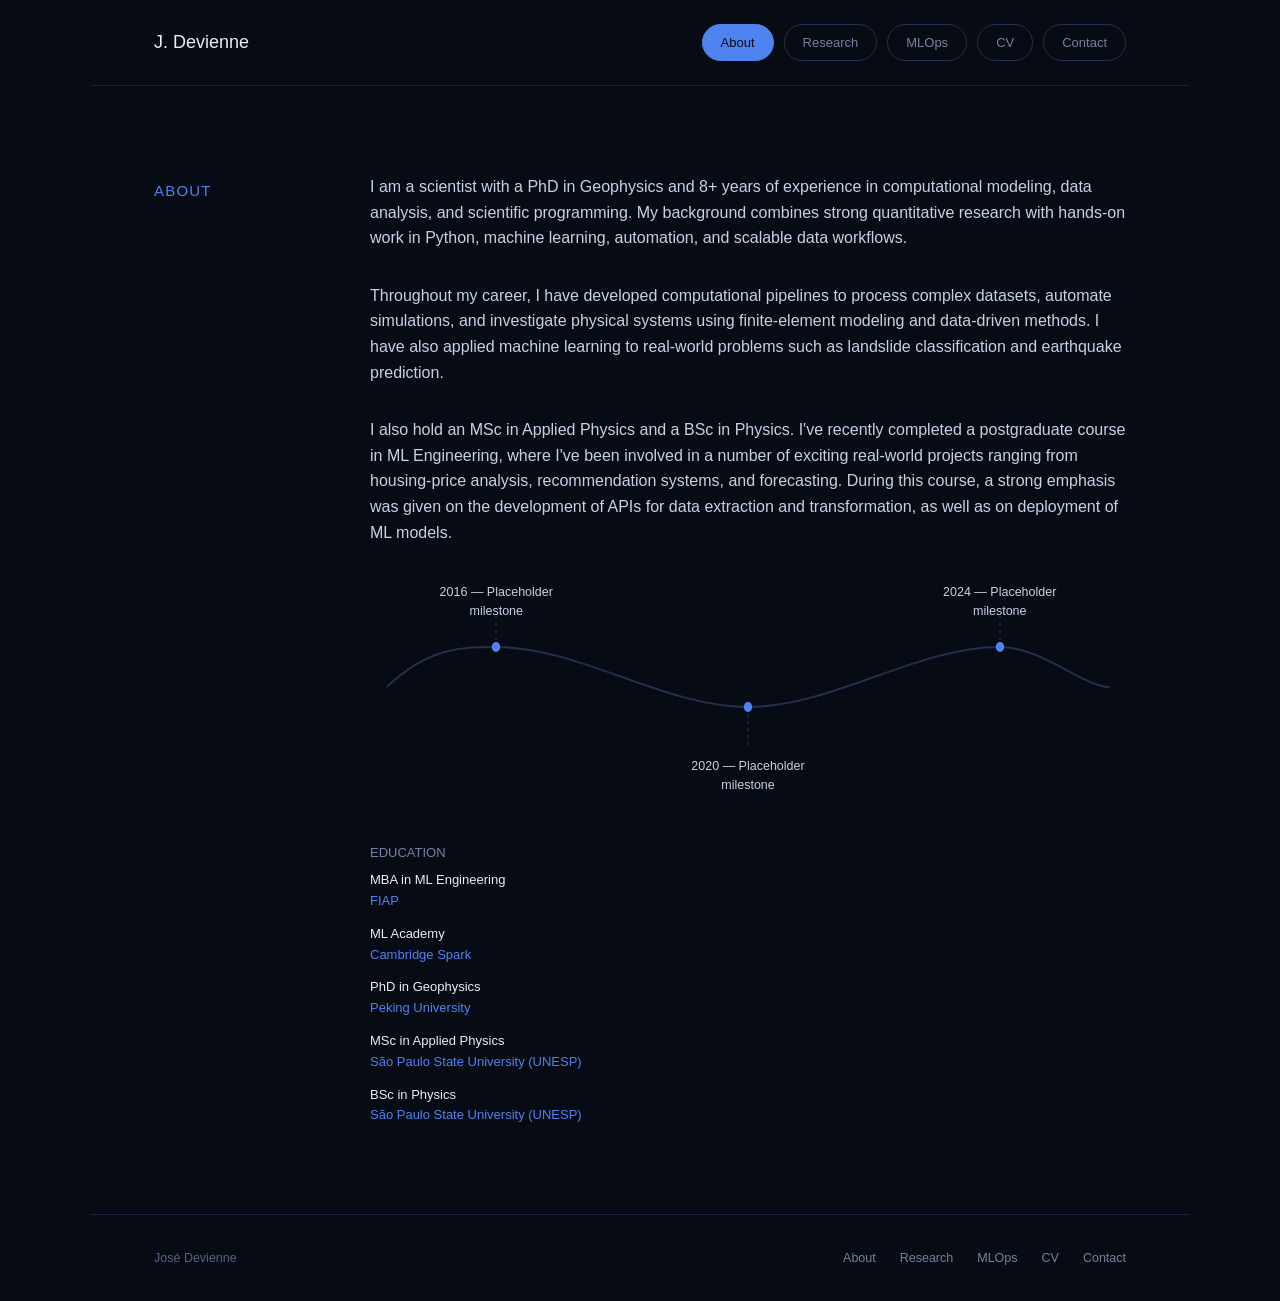
==== about.html @ 57a14f3f "changed intro page and added floating boxes" ====
<!DOCTYPE html>
<html lang="en">
<head>
<meta charset="UTF-8">
<meta name="viewport" content="width=device-width, initial-scale=1">
<title>About — José Devienne</title>
<link rel="stylesheet" href="style.css">
</head>
<body>
<div class="wrap">

  <nav>
    <a class="brand" href="index.html">J. Devienne</a>
    <div class="tabs">
      <a class="active" href="about.html">About</a>
      <a href="research.html">Research</a>
      <a href="mlops.html">MLOps</a>
      <a href="cv.html">CV</a>
      <a href="contact.html">Contact</a>
    </div>
  </nav>

  <section class="bio">
    <div class="label">ABOUT</div>
    <div>
      <p class="lede">
        I am a scientist with a PhD in Geophysics and 8+ years of experience in computational
        modeling, data analysis, and scientific programming. My background combines strong
        quantitative research with hands-on work in Python, machine learning, automation, and
        scalable data workflows.
      </p>
      <p class="lede">
        Throughout my career, I have developed computational pipelines to process complex datasets,
        automate simulations, and investigate physical systems using finite-element modeling and
        data-driven methods. I have also applied machine learning to real-world problems such as
        landslide classification and earthquake prediction.
      </p>
      <p class="lede">
        I also hold an MSc in Applied Physics and a BSc in Physics. I've recently completed a
        postgraduate course in ML Engineering, where I've been involved in a number of exciting
        real-world projects ranging from housing-price analysis, recommendation systems, and
        forecasting. During this course, a strong emphasis was given on the development of APIs for
        data extraction and transformation, as well as on deployment of ML models.
      </p>

      <!-- Timeline — decorative curve drawn in SVG, with three clickable
           milestone points overlaid as buttons (kept in sync with the
           .timeline-point-N positions in style.css). Placeholder text/
           dates/content for now; edit freely, same modal pattern as the
           Research page. -->
      <div class="timeline">
        <svg class="timeline-curve" viewBox="0 0 900 220" preserveAspectRatio="none" aria-hidden="true">
          <path class="curve" d="M20,110 C70,70 110,70 150,70 C250,70 350,130 450,130 C550,130 650,70 750,70 C800,70 850,110 880,110" />
          <line class="stem" x1="150" y1="70" x2="150" y2="35" />
          <line class="stem" x1="450" y1="130" x2="450" y2="170" />
          <line class="stem" x1="750" y1="70" x2="750" y2="35" />
          <circle class="marker" cx="150" cy="70" r="5" />
          <circle class="marker" cx="450" cy="130" r="5" />
          <circle class="marker" cx="750" cy="70" r="5" />
        </svg>
        <button type="button" class="timeline-point timeline-point-1" data-modal-target="modal-timeline-1">2016 — Placeholder milestone</button>
        <button type="button" class="timeline-point timeline-point-2" data-modal-target="modal-timeline-2">2020 — Placeholder milestone</button>
        <button type="button" class="timeline-point timeline-point-3" data-modal-target="modal-timeline-3">2024 — Placeholder milestone</button>
      </div>

      <div class="history">
        <div class="hist-group">
          <div class="k">EDUCATION</div>
          <ul class="hist-list">
            <li>
              <div class="role">MBA in ML Engineering</div>
              <div class="sub"><a href="https://www.fiap.com.br/" target="_blank" rel="noopener">FIAP</a></div>
            </li>
            <li>
              <div class="role">ML Academy</div>
              <div class="sub"><a href="https://www.cambridgespark.com/" target="_blank" rel="noopener">Cambridge Spark</a></div>
            </li>
            <li>
              <div class="role">PhD in Geophysics</div>
              <div class="sub"><a href="https://sess2.pku.edu.cn/english/index.htm" target="_blank" rel="noopener">Peking University</a></div>
            </li>
            <li>
              <div class="role">MSc in Applied Physics</div>
              <div class="sub"><a href="https://www2.unesp.br/" target="_blank" rel="noopener">São Paulo State University (UNESP)</a></div>
            </li>
            <li>
              <div class="role">BSc in Physics</div>
              <div class="sub"><a href="https://www2.unesp.br/" target="_blank" rel="noopener">São Paulo State University (UNESP)</a></div>
            </li>
          </ul>
        </div>
      </div>
    </div>
  </section>

  <footer>
    <div>José Devienne</div>
    <div class="foot-links">
      <a href="about.html">About</a>
      <a href="research.html">Research</a>
      <a href="mlops.html">MLOps</a>
      <a href="cv.html">CV</a>
      <a href="contact.html">Contact</a>
    </div>
  </footer>

  <!-- Modal content templates — one per timeline point above.
       Placeholder text/figure for now; edit freely, the modal just
       clones whichever <template> matches the clicked point's
       data-modal-target. -->
  <template id="modal-timeline-1">
    <h3>2016 — Placeholder milestone</h3>
    <p>Placeholder text — expand with more detail on this milestone.</p>
    <div class="modal-figures">
      <img src="assets/figure-update-placeholder.svg" alt="Placeholder figure">
    </div>
  </template>

  <template id="modal-timeline-2">
    <h3>2020 — Placeholder milestone</h3>
    <p>Placeholder text — expand with more detail on this milestone.</p>
    <div class="modal-figures">
      <img src="assets/figure-update-placeholder.svg" alt="Placeholder figure">
    </div>
  </template>

  <template id="modal-timeline-3">
    <h3>2024 — Placeholder milestone</h3>
    <p>Placeholder text — expand with more detail on this milestone.</p>
    <div class="modal-figures">
      <img src="assets/figure-update-placeholder.svg" alt="Placeholder figure">
    </div>
  </template>

  <div class="modal-overlay" id="modal-overlay" hidden>
    <div class="modal" role="dialog" aria-modal="true">
      <button class="modal-close" id="modal-close" type="button" aria-label="Close">&times;</button>
      <div class="modal-body" id="modal-body"></div>
    </div>
  </div>

  <!-- Lightbox: click any figure inside the modal to view it larger -->
  <div class="lightbox-overlay" id="lightbox-overlay" hidden>
    <button class="lightbox-close" id="lightbox-close" type="button" aria-label="Close">&times;</button>
    <img id="lightbox-img" src="" alt="">
  </div>

</div>
<script src="script.js"></script>
</body>
</html>
---- style.css ----
/* ============================================================
   Fonts — Arial everywhere (both the --mono and --sans slots point
   at the same stack now, so labels/nav and headings/body all render
   in Arial; the two variable names are kept so the rest of the
   stylesheet doesn't need to change).
   ============================================================ */

:root {
  /* dark blue palette */
  --bg: #070b14;
  --ink: #e8edf7;
  --ink-soft: #c7d1e6;
  --ink-mute: #93a1c2;
  --ink-dim: #7482a3;
  --ink-faint: #57628a;
  --accent: #4f83f0;
  --accent-soft: #b9d3ff;
  --line: #182238;
  --line-card: #1c2740;
  --line-pill: #24304c;
  --card: #0d1526;

  --mono: Arial, Helvetica, sans-serif;
  --sans: Arial, Helvetica, sans-serif;
  --pad: clamp(20px, 5vw, 64px);
}

* { margin: 0; padding: 0; box-sizing: border-box; }

body {
  background: var(--bg);
  color: var(--ink);
  font-family: var(--sans);
}

img { max-width: 100%; height: auto; display: block; }
a { color: var(--accent); }
a:hover { color: var(--accent-soft); }

.wrap { width: 100%; max-width: 1100px; margin: 0 auto; }

.label {
  font-family: var(--mono);
  font-size: 15px;
  letter-spacing: 0.08em;
  color: var(--accent);
  display: block;
}

/* ============================================================
   Nav — brand pinned left, tabs pinned right (space-between)
   ============================================================ */
nav {
  display: flex;
  justify-content: space-between;
  align-items: center;
  gap: 16px 20px;
  flex-wrap: wrap;
  padding: 24px var(--pad);
  border-bottom: 1px solid var(--line);
}

.brand {
  font-family: var(--mono);
  font-size: 18px;
  color: var(--ink);
  text-decoration: none;
}
.brand:hover { color: var(--accent-soft); }

.tabs {
  display: flex;
  flex-wrap: wrap;
  gap: 10px;
  font-family: var(--mono);
  font-size: 13px;
}

.tabs a {
  color: var(--ink-dim);
  text-decoration: none;
  padding: 10px 18px;
  border: 1px solid var(--line-pill);
  border-radius: 999px;
  transition: color 0.15s, border-color 0.15s, background 0.15s;
}
.tabs a:hover { color: var(--accent-soft); border-color: var(--accent); }
.tabs a.active {
  color: var(--bg);
  background: var(--accent);
  border-color: var(--accent);
  font-weight: 500;
}

/* ============================================================
   About / home page
   ============================================================ */
.about {
  padding: 88px var(--pad);
  display: grid;
  grid-template-columns: 280px 1fr;
  gap: 56px;
  align-items: start;
}
.about .lede {
  font-size: 16px;
  line-height: 1.6;
  font-weight: 400;
  margin: 0 0 40px;
  color: var(--ink-soft);
}
.about .label { margin-bottom: 20px; }

/* Inline links inside intro-style paragraphs read as plain text —
   no color change, no underline — but stay clickable. */
.lede a { color: inherit; text-decoration: none; }
.lede a:hover { color: inherit; }

/* "What's going on" — clickable dated updates, each opening the
   shared modal (same component the Research panels use). */
.updates-list {
  list-style: none;
  margin: 0 0 8px;
  padding: 0;
  display: flex;
  flex-direction: column;
  gap: 16px;
}
.update-item {
  display: block;
  width: 100%;
  text-align: left;
  background: none;
  border: none;
  padding: 0;
  font-family: var(--sans);
  font-size: 16px;
  line-height: 1.6;
  color: var(--ink-soft);
  cursor: pointer;
  transition: color 0.15s;
}
.update-item:hover, .update-item:focus-visible { color: var(--accent-soft); }
.update-item:focus-visible { outline: 2px solid var(--accent); outline-offset: 4px; }
.update-item .date {
  font-family: var(--mono);
  font-size: 13px;
  color: var(--accent);
  margin-right: 8px;
}

/* "More" — opens a modal listing every update (the full archive);
   each entry in that list is itself a .update-item, so clicking one
   swaps the modal from the list view to that story's detail view. */
.update-more {
  display: block;
  background: none;
  border: none;
  padding: 0;
  font-family: var(--mono);
  font-size: 13px;
  letter-spacing: 0.05em;
  color: var(--accent);
  cursor: pointer;
  transition: color 0.15s;
}
.update-more:hover, .update-more:focus-visible { color: var(--accent-soft); }
.update-more:focus-visible { outline: 2px solid var(--accent); outline-offset: 4px; }

.history {
  display: flex;
  flex-wrap: wrap;
  gap: 32px 64px;
  margin-top: 32px;
}
.hist-group { font-family: var(--mono); font-size: 13px; }
.hist-group .k { color: var(--ink-dim); margin-bottom: 10px; }
.hist-list { list-style: none; display: flex; flex-direction: column; gap: 12px; }
.hist-list li { line-height: 1.6; }
.hist-list .role { color: var(--ink); font-weight: 500; }
.hist-list .sub { display: block; color: var(--ink-dim); }
.hist-list .sub a { color: var(--accent); text-decoration: none; }
.hist-list .sub a:hover { color: var(--accent-soft); }
.about figure { margin: 0; }
.about figure img {
  width: 100%;
  height: 360px;
  object-fit: cover;
  border-radius: 14px;
  display: block;
}

/* ============================================================
   About page (bio + education) — two columns, no photo column
   ============================================================ */
.bio {
  padding: 88px var(--pad);
  display: grid;
  grid-template-columns: 160px 1fr;
  gap: 56px;
  align-items: start;
}
.bio .label { padding-top: 8px; }
.bio .lede {
  font-size: 16px;
  line-height: 1.6;
  font-weight: 400;
  margin: 0 0 32px;
  color: var(--ink-soft);
}
.bio p + p { margin-top: 16px; }

/* ============================================================
   Timeline — sits between the bio text and the education list.
   An SVG draws the curve/markers/stems (decorative); HTML buttons
   are absolutely positioned over it to stay clickable/keyboard-
   accessible. Positions are hand-tuned to the viewBox below, so if
   the curve path changes, nudge the .timeline-point offsets too.
   ============================================================ */
.timeline {
  position: relative;
  width: 100%;
  height: 220px;
  margin: 16px 0 48px;
}
.timeline-curve { position: absolute; inset: 0; width: 100%; height: 100%; }
.timeline-curve .curve { fill: none; stroke: var(--line-pill); stroke-width: 2; }
.timeline-curve .stem { stroke: var(--line-pill); stroke-width: 1.5; stroke-dasharray: 3 4; }
.timeline-curve .marker { fill: var(--accent); }
.timeline-point {
  position: absolute;
  transform: translateX(-50%);
  width: 170px;
  background: none;
  border: none;
  padding: 0;
  font-family: var(--mono);
  font-size: 12.5px;
  line-height: 1.5;
  color: var(--ink-soft);
  text-align: center;
  cursor: pointer;
  transition: color 0.15s;
}
.timeline-point:hover, .timeline-point:focus-visible { color: var(--accent-soft); }
.timeline-point:focus-visible { outline: 2px solid var(--accent); outline-offset: 4px; }
.timeline-point-1 { left: 16.7%; top: 6px; }
.timeline-point-2 { left: 50%; top: 180px; }
.timeline-point-3 { left: 83.3%; top: 6px; }

@media (max-width: 1023px) {
  .bio {
    grid-template-columns: 1fr;
    gap: 32px;
    padding-top: 64px;
    padding-bottom: 64px;
  }
  .bio .label { padding-top: 0; }
}

@media (max-width: 1023px) {
  .about {
    grid-template-columns: 1fr;
    gap: 32px;
    padding-top: 64px;
    padding-bottom: 64px;
  }
}

/* ============================================================
   Research page — approach panels
   ============================================================ */
.approach > .label { display: block; padding: 56px var(--pad) 0; }
.approach h2 {
  font-size: clamp(26px, 3vw, 38px);
  font-weight: 500;
  letter-spacing: -0.01em;
  padding: 14px var(--pad) 40px;
}
.panels {
  display: flex;
  flex-direction: column;
  gap: 16px;
  padding: 0 var(--pad);
}
.panel {
  position: relative;
  height: 340px;
  overflow: hidden;
  border-radius: 12px;
  background: var(--card);
  border: 1px solid var(--line-card);
  cursor: pointer;
  transition: border-color 0.15s;
}
.panel:hover, .panel:focus-visible { border-color: var(--accent); }
.panel:focus-visible { outline: 2px solid var(--accent); outline-offset: 3px; }
.panel img {
  position: absolute;
  inset: 0;
  width: 100%;
  height: 100%;
  object-fit: cover;
}
.panel .shade {
  position: absolute;
  inset: 0;
  background: linear-gradient(180deg, rgba(7,11,20,0.15) 0%, rgba(7,11,20,0) 35%, rgba(7,11,20,0.92) 100%);
}
.panel .cap {
  position: absolute;
  left: clamp(20px, 2.5vw, 36px);
  right: clamp(20px, 2.5vw, 36px);
  bottom: 24px;
}
.panel .cap h3 { font-size: clamp(19px, 2.1vw, 24px); font-weight: 500; }
.panel .cap p { font-size: 15px; line-height: 1.6; color: var(--ink-soft); margin-top: 8px; max-width: 60ch; }

/* methods strip (placeholder techniques, in place of reference's "missions") */
.methods {
  display: grid;
  grid-template-columns: 160px repeat(3, 1fr);
  gap: 32px;
  padding: 44px var(--pad);
  border-bottom: 1px solid var(--line);
  align-items: baseline;
}
.methods div { font-family: var(--mono); font-size: 13px; line-height: 1.9; }
.methods .sub { color: var(--ink-dim); }

@media (max-width: 1023px) {
  .methods { grid-template-columns: 1fr 1fr; }
}
@media (max-width: 767px) {
  .panel { height: 300px; }
  .methods { grid-template-columns: 1fr; gap: 20px; }
}

/* ============================================================
   Research page — selected publications cards
   ============================================================ */
.research { padding: 64px var(--pad) 88px; }
.research .label { display: block; margin-bottom: 36px; }
.cards {
  display: grid;
  grid-template-columns: repeat(2, 1fr);
  gap: 20px;
}
.card {
  text-decoration: none;
  color: inherit;
  background: var(--card);
  border: 1px solid var(--line-card);
  border-radius: 10px;
  padding: 32px;
  display: block;
  transition: border-color 0.15s;
}
.card:hover { border-color: var(--accent); color: inherit; }
.card .meta {
  display: flex;
  justify-content: space-between;
  gap: 12px;
  margin-bottom: 18px;
  font-family: var(--mono);
  font-size: 12.5px;
}
.card .meta .src { color: var(--ink-dim); }
.card .meta .arrow { color: var(--accent); }
.card .title { font-size: clamp(18px, 1.8vw, 21px); line-height: 1.35; font-weight: 500; }

.card.all {
  background: transparent;
  border-style: dashed;
  border-color: var(--line-pill);
  display: flex;
  flex-direction: column;
  justify-content: center;
  align-items: center;
  gap: 12px;
}
.card.all:hover { border-color: var(--accent); }
.card.all .t { font-size: 21px; font-weight: 500; color: var(--ink-soft); }
.card.all .s { font-family: var(--mono); font-size: 13px; color: var(--accent); }

@media (max-width: 767px) {
  .cards { grid-template-columns: 1fr; }
}

/* ============================================================
   CV page
   ============================================================ */
.cvpage { padding: 64px var(--pad) 96px; }
.cvpage .label { display: block; margin-bottom: 28px; }
.cv-block + .cv-block { margin-top: 72px; }
.cv-heading {
  font-size: clamp(22px, 2.4vw, 30px);
  font-weight: 500;
  letter-spacing: -0.01em;
  margin-bottom: 20px;
}
.cvpage .btn-row { display: flex; flex-wrap: wrap; gap: 14px; margin-bottom: 36px; }
.btn {
  display: inline-flex;
  align-items: center;
  gap: 12px;
  font-family: var(--mono);
  font-size: 13.5px;
  text-decoration: none;
  border-radius: 999px;
  padding: 15px 28px;
  transition: color 0.15s, border-color 0.15s, background 0.15s;
}
.btn.solid {
  background: var(--accent);
  border: 1px solid var(--accent);
  color: var(--bg);
  font-weight: 500;
}
.btn.solid:hover { background: var(--accent-soft); border-color: var(--accent-soft); color: var(--bg); }
.cv-embed { width: 100%; height: 84vh; border: 1px solid var(--line-card); border-radius: 10px; }
.cv-fallback { font-size: 16px; color: var(--ink-mute); padding: 24px; }

/* ============================================================
   Contact page
   ============================================================ */
.contact { padding: 80px var(--pad); }
.contact .label { display: block; margin-bottom: 24px; }

/* Pill buttons — used on the Contact page and below the intro text
   on the home page (Email / GitHub / LinkedIn / Google Scholar) */
.pills-label {
  display: block;
  font-family: var(--mono);
  font-size: 15px;
  letter-spacing: 0.08em;
  color: var(--accent);
  margin-top: 40px;
  margin-bottom: 16px;
}
.pills { display: flex; flex-wrap: wrap; gap: 14px; }
.pills-label + .pills { margin-top: 0; }
.pill {
  display: inline-flex;
  align-items: center;
  gap: 12px;
  border: 1px solid var(--line-pill);
  border-radius: 999px;
  padding: 14px 26px;
  font-family: var(--mono);
  font-size: 13px;
  color: var(--ink);
  text-decoration: none;
  transition: border-color 0.15s, color 0.15s;
}
.pill:hover { border-color: var(--accent); color: var(--accent-soft); }

/* ============================================================
   Footer
   ============================================================ */
footer {
  padding: 36px var(--pad);
  border-top: 1px solid var(--line);
  display: flex;
  justify-content: space-between;
  align-items: center;
  gap: 14px 32px;
  flex-wrap: wrap;
  font-family: var(--mono);
  font-size: 12.5px;
  color: var(--ink-faint);
}
footer .foot-links { display: flex; flex-wrap: wrap; gap: 8px 24px; }
footer a { color: var(--ink-dim); text-decoration: none; }
footer a:hover { color: var(--accent-soft); }

@media (max-width: 767px) {
  nav { justify-content: center; text-align: center; }
  .tabs { justify-content: center; }
  .tabs a { padding: 8px 14px; }
  footer { justify-content: center; text-align: center; }
}

/* ============================================================
   Modal — placeholder popup opened by clicking a panel.
   Content is filled in by script.js from a matching <template>,
   so the markup/text/figures can be swapped in later per panel.
   ============================================================ */
.modal-overlay {
  position: fixed;
  inset: 0;
  background: rgba(7, 11, 20, 0.75);
  display: flex;
  align-items: center;
  justify-content: center;
  padding: 24px;
  z-index: 100;
}
.modal-overlay[hidden] { display: none; }
.modal {
  position: relative;
  width: 100%;
  max-width: 1040px;
  max-height: 90vh;
  overflow-y: auto;
  background: var(--card);
  border: 1px solid var(--line-card);
  border-radius: 14px;
  padding: 56px 48px 48px;
}
.modal-close {
  position: absolute;
  top: 16px;
  right: 16px;
  width: 36px;
  height: 36px;
  display: flex;
  align-items: center;
  justify-content: center;
  background: none;
  border: 1px solid var(--line-pill);
  border-radius: 999px;
  color: var(--ink);
  font-size: 18px;
  line-height: 1;
  cursor: pointer;
  transition: border-color 0.15s, color 0.15s;
}
.modal-close:hover { border-color: var(--accent); color: var(--accent-soft); }
.modal-body h3 {
  font-size: clamp(22px, 2.6vw, 30px);
  font-weight: 500;
  margin-bottom: 18px;
  padding-right: 40px;
}
.modal-body p { font-size: 16px; line-height: 1.7; color: var(--ink-soft); margin-bottom: 14px; }
.modal-figures {
  display: grid;
  grid-template-columns: repeat(auto-fit, minmax(320px, 1fr));
  gap: 16px;
  margin-top: 24px;
}
.modal-figures img {
  width: 100%;
  height: auto;
  border-radius: 8px;
  border: 1px solid var(--line-card);
  cursor: zoom-in;
  transition: border-color 0.15s;
}
.modal-figures img:hover { border-color: var(--accent); }

/* ============================================================
   Lightbox — click a figure inside the modal to view it larger.
   Stacks above the modal (higher z-index); Escape/click-outside
   closes just the lightbox, not the modal underneath.
   ============================================================ */
.lightbox-overlay {
  position: fixed;
  inset: 0;
  background: rgba(2, 4, 9, 0.9);
  display: flex;
  align-items: center;
  justify-content: center;
  padding: 32px;
  z-index: 200;
}
.lightbox-overlay[hidden] { display: none; }
.lightbox-overlay img {
  max-width: 92vw;
  max-height: 88vh;
  border-radius: 10px;
  border: 1px solid var(--line-card);
}
.lightbox-close {
  position: fixed;
  top: 20px;
  right: 24px;
  width: 40px;
  height: 40px;
  display: flex;
  align-items: center;
  justify-content: center;
  background: none;
  border: 1px solid var(--line-pill);
  border-radius: 999px;
  color: var(--ink);
  font-size: 20px;
  line-height: 1;
  cursor: pointer;
  transition: border-color 0.15s, color 0.15s;
}
.lightbox-close:hover { border-color: var(--accent); color: var(--accent-soft); }
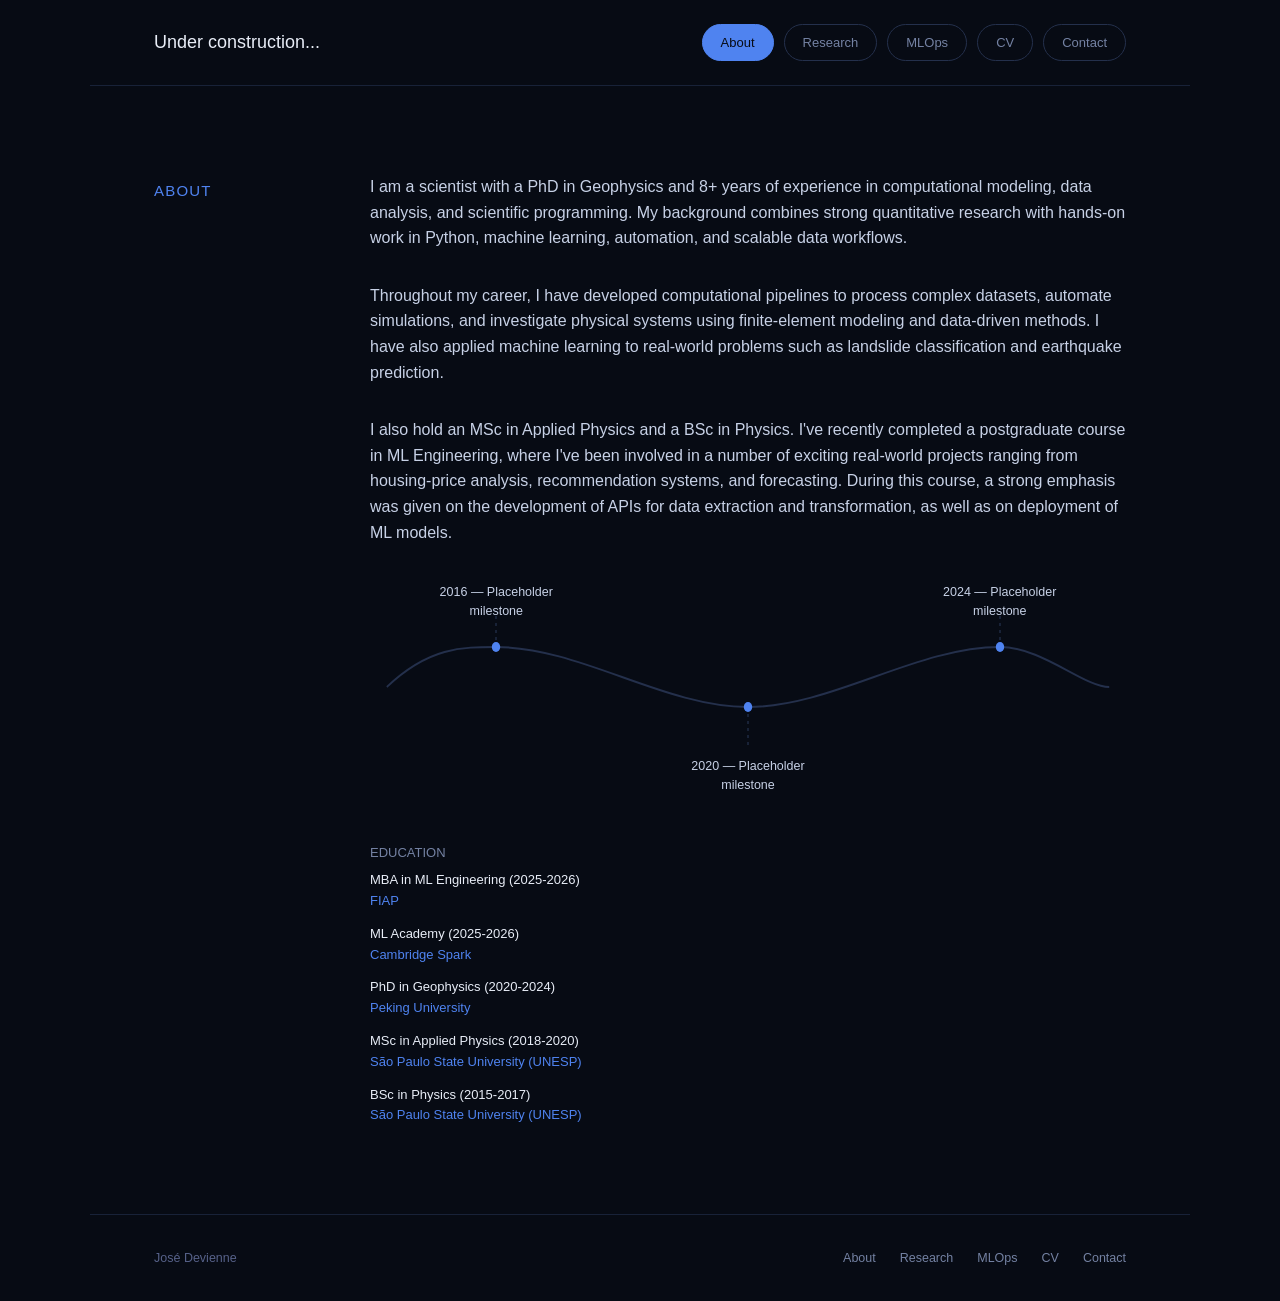
==== commit 0a773095: "added updates list" ====
--- a/about.html
+++ b/about.html
@@ -3,14 +3,14 @@
 <head>
 <meta charset="UTF-8">
 <meta name="viewport" content="width=device-width, initial-scale=1">
-<title>About — José Devienne</title>
+<title>José Devienne - About</title>
 <link rel="stylesheet" href="style.css">
 </head>
 <body>
 <div class="wrap">
 
   <nav>
-    <a class="brand" href="index.html">J. Devienne</a>
+    <a class="brand" href="index.html">Under construction... </a>
     <div class="tabs">
       <a class="active" href="about.html">About</a>
       <a href="research.html">Research</a>
@@ -68,23 +68,23 @@
           <div class="k">EDUCATION</div>
           <ul class="hist-list">
             <li>
-              <div class="role">MBA in ML Engineering</div>
+              <div class="role">MBA in ML Engineering (2025-2026) </div>
               <div class="sub"><a href="https://www.fiap.com.br/" target="_blank" rel="noopener">FIAP</a></div>
             </li>
             <li>
-              <div class="role">ML Academy</div>
+              <div class="role">ML Academy (2025-2026)</div>
               <div class="sub"><a href="https://www.cambridgespark.com/" target="_blank" rel="noopener">Cambridge Spark</a></div>
             </li>
             <li>
-              <div class="role">PhD in Geophysics</div>
+              <div class="role">PhD in Geophysics (2020-2024) </div>
               <div class="sub"><a href="https://sess2.pku.edu.cn/english/index.htm" target="_blank" rel="noopener">Peking University</a></div>
             </li>
             <li>
-              <div class="role">MSc in Applied Physics</div>
+              <div class="role">MSc in Applied Physics (2018-2020)</div>
               <div class="sub"><a href="https://www2.unesp.br/" target="_blank" rel="noopener">São Paulo State University (UNESP)</a></div>
             </li>
             <li>
-              <div class="role">BSc in Physics</div>
+              <div class="role">BSc in Physics (2015-2017)</div>
               <div class="sub"><a href="https://www2.unesp.br/" target="_blank" rel="noopener">São Paulo State University (UNESP)</a></div>
             </li>
           </ul>
--- a/style.css
+++ b/style.css
@@ -301,6 +301,7 @@
   width: 100%;
   height: 100%;
   object-fit: cover;
+  object-position: top;
 }
 .panel .shade {
   position: absolute;
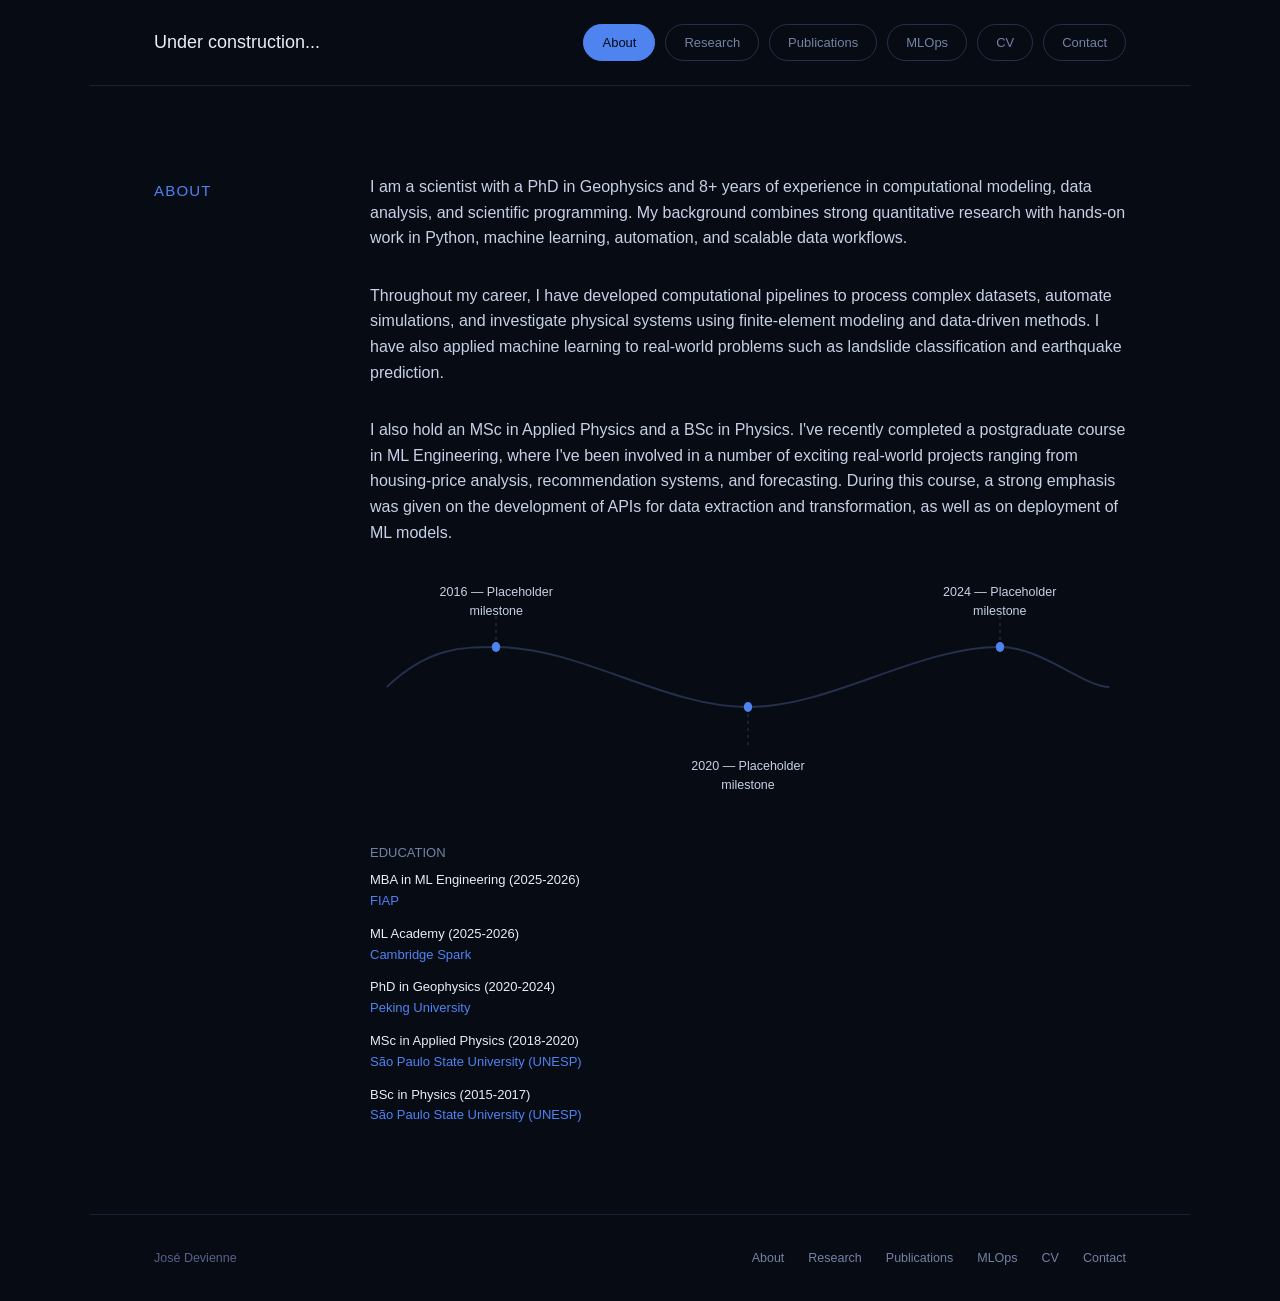
==== commit 40cc8501: "add publications" ====
--- a/about.html
+++ b/about.html
@@ -14,6 +14,7 @@
     <div class="tabs">
       <a class="active" href="about.html">About</a>
       <a href="research.html">Research</a>
+      <a href="publications.html">Publications</a>
       <a href="mlops.html">MLOps</a>
       <a href="cv.html">CV</a>
       <a href="contact.html">Contact</a>
@@ -98,6 +99,7 @@
     <div class="foot-links">
       <a href="about.html">About</a>
       <a href="research.html">Research</a>
+      <a href="publications.html">Publications</a>
       <a href="mlops.html">MLOps</a>
       <a href="cv.html">CV</a>
       <a href="contact.html">Contact</a>
@@ -112,7 +114,7 @@
     <h3>2016 — Placeholder milestone</h3>
     <p>Placeholder text — expand with more detail on this milestone.</p>
     <div class="modal-figures">
-      <img src="assets/figure-update-placeholder.svg" alt="Placeholder figure">
+      <img src="assets/figures/update-placeholder.svg" alt="Placeholder figure">
     </div>
   </template>
 
@@ -120,7 +122,7 @@
     <h3>2020 — Placeholder milestone</h3>
     <p>Placeholder text — expand with more detail on this milestone.</p>
     <div class="modal-figures">
-      <img src="assets/figure-update-placeholder.svg" alt="Placeholder figure">
+      <img src="assets/figures/update-placeholder.svg" alt="Placeholder figure">
     </div>
   </template>
 
@@ -128,7 +130,7 @@
     <h3>2024 — Placeholder milestone</h3>
     <p>Placeholder text — expand with more detail on this milestone.</p>
     <div class="modal-figures">
-      <img src="assets/figure-update-placeholder.svg" alt="Placeholder figure">
+      <img src="assets/figures/update-placeholder.svg" alt="Placeholder figure">
     </div>
   </template>
 
@@ -142,7 +144,9 @@
   <!-- Lightbox: click any figure inside the modal to view it larger -->
   <div class="lightbox-overlay" id="lightbox-overlay" hidden>
     <button class="lightbox-close" id="lightbox-close" type="button" aria-label="Close">&times;</button>
+    <button class="lightbox-nav lightbox-prev" id="lightbox-prev" type="button" aria-label="Previous figure">&lsaquo;</button>
     <img id="lightbox-img" src="" alt="">
+    <button class="lightbox-nav lightbox-next" id="lightbox-next" type="button" aria-label="Next figure">&rsaquo;</button>
   </div>
 
 </div>
--- a/style.css
+++ b/style.css
@@ -113,8 +113,8 @@
 
 /* Inline links inside intro-style paragraphs read as plain text —
    no color change, no underline — but stay clickable. */
-.lede a { color: inherit; text-decoration: none; }
-.lede a:hover { color: inherit; }
+.lede a { color: var(--accent); text-decoration: none; }
+.lede a:hover { color: var(--accent-soft); }
 
 /* "What's going on" — clickable dated updates, each opening the
    shared modal (same component the Research panels use). */
@@ -306,7 +306,7 @@
 .panel .shade {
   position: absolute;
   inset: 0;
-  background: linear-gradient(180deg, rgba(7,11,20,0.15) 0%, rgba(7,11,20,0) 35%, rgba(7,11,20,0.92) 100%);
+  background: linear-gradient(180deg, rgba(7,11,20,0.3) 0%, rgba(7,11,20,0.1) 25%, rgba(7,11,20,1) 100%);
 }
 .panel .cap {
   position: absolute;
@@ -389,6 +389,34 @@
 }
 
 /* ============================================================
+   Publications page
+   ============================================================ */
+.pubs { padding: 64px var(--pad) 96px; }
+/* Two .pubs sections stack directly on the Publications page (main list,
+   then Conference & Symposium Abstracts) — tighten the gap between them. */
+.pubs:has(+ .pubs) { padding-bottom: 24px; }
+.pubs + .pubs { padding-top: 24px; }
+.pubs > .label { display: block; margin-bottom: 32px; }
+.pub-group { margin-bottom: 48px; }
+.pub-group:last-child { margin-bottom: 0; }
+.pub-group .k {
+  display: block;
+  font-family: var(--mono);
+  font-size: 13px;
+  letter-spacing: 0.08em;
+  color: var(--ink-dim);
+  margin-bottom: 16px;
+}
+.pub-list { list-style: none; padding: 0; display: flex; flex-direction: column; gap: 16px; }
+.pub-list li { font-size: 15px; line-height: 1.7; color: var(--ink-soft); }
+.pub-list li strong { color: var(--ink); font-weight: 600; }
+.pub-list .venue { font-style: italic; }
+.pub-list a { color: var(--accent); text-decoration: none; }
+.pub-list a:hover { color: var(--accent-soft); }
+.pub-list li.placeholder { color: var(--ink-dim); font-style: italic; }
+.pub-list li.placeholder strong { color: var(--ink-dim); }
+
+/* ============================================================
    CV page
    ============================================================ */
 .cvpage { padding: 64px var(--pad) 96px; }
@@ -455,6 +483,29 @@
   transition: border-color 0.15s, color 0.15s;
 }
 .pill:hover { border-color: var(--accent); color: var(--accent-soft); }
+
+/* Address + map — Contact page only. "ADDRESS" and "CONTACT" are both
+   .contact .label kickers, ADDRESS first, CONTACT (with the pills) below. */
+.contact address {
+  font-style: normal;
+  font-family: var(--mono);
+  font-size: 14px;
+  line-height: 1.8;
+  color: var(--ink-soft);
+}
+.map-embed {
+  margin-top: 24px;
+  border-radius: 12px;
+  overflow: hidden;
+  border: 1px solid var(--line-card);
+}
+.map-embed iframe {
+  display: block;
+  width: 100%;
+  height: 320px;
+  border: 0;
+}
+.map-embed + .label { margin-top: 56px; }
 
 /* ============================================================
    Footer
@@ -541,6 +592,24 @@
   gap: 16px;
   margin-top: 24px;
 }
+/* Smaller variant — figures cap out at 200px instead of stretching to
+   fill the row, and stay centered whether there's one image or several. */
+.modal-figures--sm {
+  grid-template-columns: repeat(auto-fit, minmax(140px, 200px));
+  justify-content: center;
+}
+/* Standard grid for every update's figures — 3 columns (wraps to 2 rows
+   for up to 6 photos), used regardless of how many images a post has.
+   Every cell is the same size no matter the photo's native aspect ratio,
+   via a fixed aspect-ratio + object-fit: cover on the images. */
+.modal-figures--grid3 { grid-template-columns: repeat(3, 1fr); }
+.modal-figures--grid3 img {
+  aspect-ratio: 4 / 3;
+  object-fit: cover;
+}
+@media (max-width: 640px) {
+  .modal-figures--grid3 { grid-template-columns: repeat(2, 1fr); }
+}
 .modal-figures img {
   width: 100%;
   height: auto;
@@ -591,4 +660,58 @@
   cursor: pointer;
   transition: border-color 0.15s, color 0.15s;
 }
-.lightbox-close:hover { border-color: var(--accent); color: var(--accent-soft); }+.lightbox-close:hover { border-color: var(--accent); color: var(--accent-soft); }
+
+/* Prev/next — step through the other figures in the same .modal-figures
+   group. Hidden by script.js when a group only has one image. */
+.lightbox-nav {
+  position: fixed;
+  top: 50%;
+  transform: translateY(-50%);
+  width: 44px;
+  height: 44px;
+  display: flex;
+  align-items: center;
+  justify-content: center;
+  background: none;
+  border: 1px solid var(--line-pill);
+  border-radius: 999px;
+  color: var(--ink);
+  font-size: 22px;
+  line-height: 1;
+  cursor: pointer;
+  transition: border-color 0.15s, color 0.15s;
+}
+.lightbox-nav:hover { border-color: var(--accent); color: var(--accent-soft); }
+.lightbox-nav[hidden] { display: none; }
+.lightbox-prev { left: 20px; }
+.lightbox-next { right: 20px; }
+
+/* Modal prev/next — step between updates, in the same order as the
+   #modal-all-updates archive list. script.js hides these when the open
+   template isn't part of that sequence (e.g. the archive list itself). */
+.modal-nav {
+  position: fixed;
+  top: 50%;
+  transform: translateY(-50%);
+  width: 44px;
+  height: 44px;
+  display: flex;
+  align-items: center;
+  justify-content: center;
+  background: none;
+  border: 1px solid var(--line-pill);
+  border-radius: 999px;
+  color: var(--ink);
+  font-size: 22px;
+  line-height: 1;
+  cursor: pointer;
+  transition: border-color 0.15s, color 0.15s;
+  /* .modal-overlay has z-index: 100 and lives in the DOM after these
+     buttons — without this they'd render behind its dark backdrop. */
+  z-index: 110;
+}
+.modal-nav:hover { border-color: var(--accent); color: var(--accent-soft); }
+.modal-nav[hidden] { display: none; }
+.modal-prev { left: 20px; }
+.modal-next { right: 20px; }
